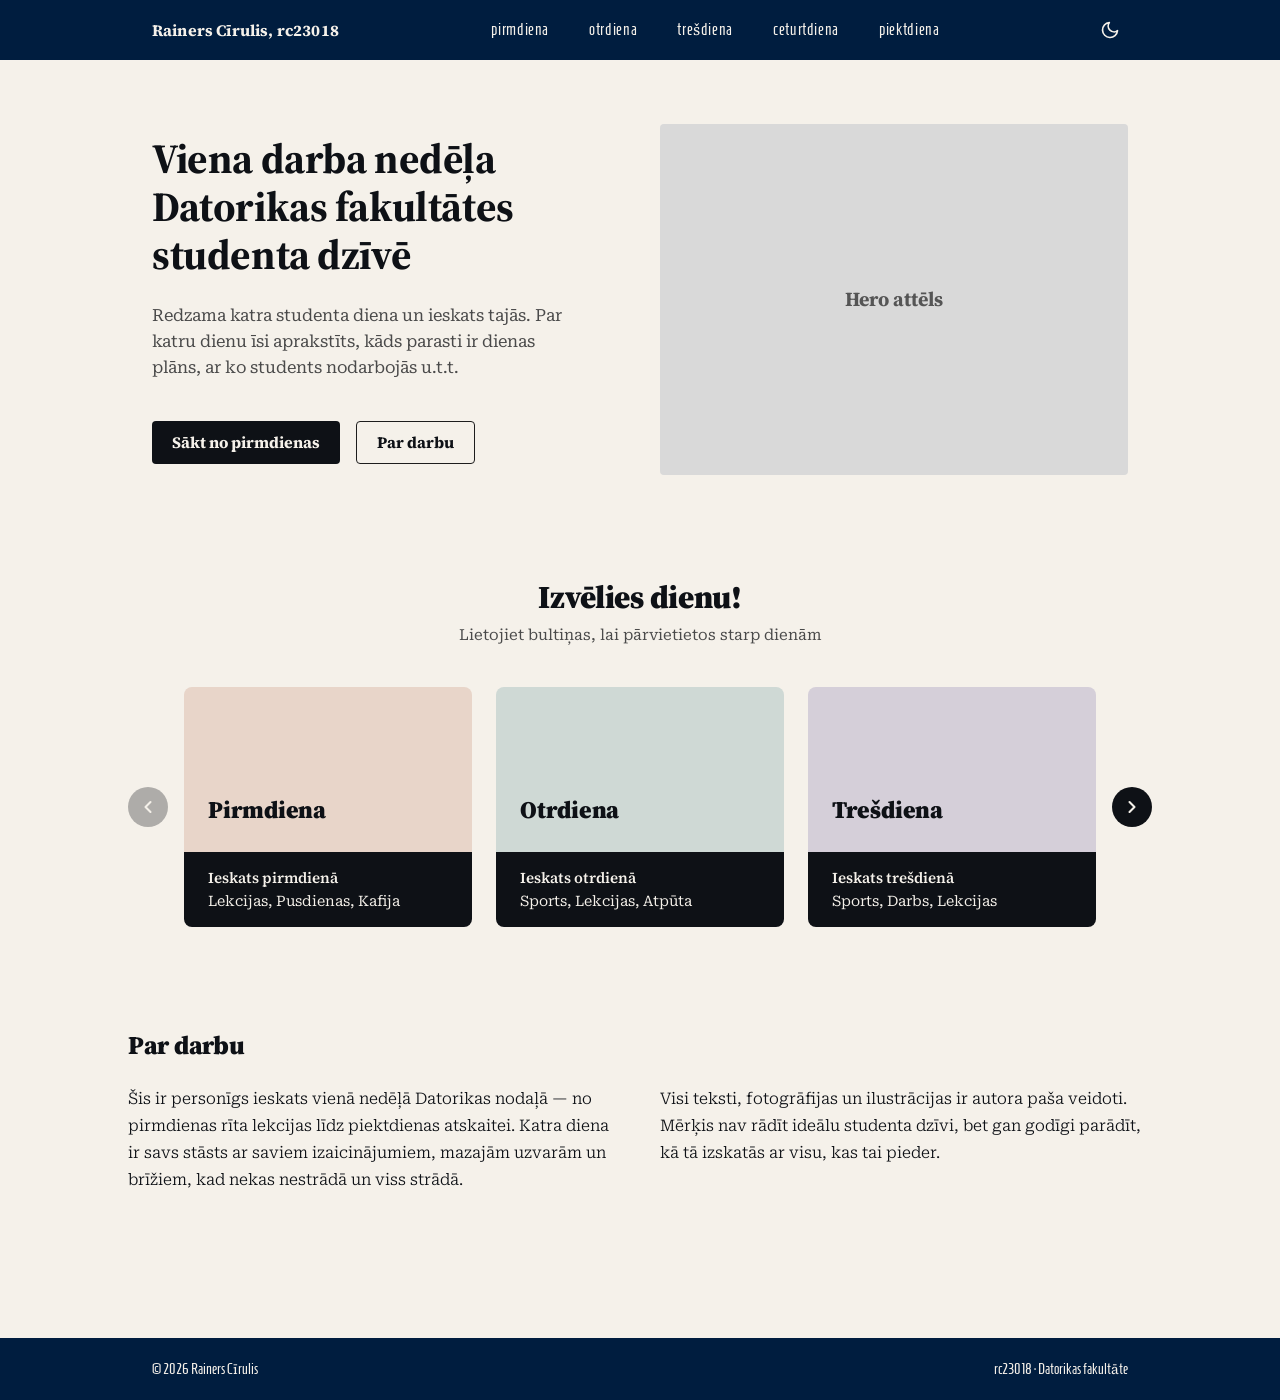
==== index.html @ 688a70ee "Sakums" ====
<!DOCTYPE html>
<html lang="lv" data-theme="light">
<head>
  <meta charset="UTF-8" />
  <meta name="viewport" content="width=device-width, initial-scale=1.0" />
  <meta name="description" content="Viena darba nedēļa Datorikas fakultātes studenta dzīvē — personīgs ieskats." />
  <title>Viena darba nedēļa | Datorikas studenta dzīve</title>

  <!-- Google Fonts: distinctive serif typography used in the Figma design -->
  <link rel="preconnect" href="https://fonts.googleapis.com" />
  <link rel="preconnect" href="https://fonts.gstatic.com" crossorigin />
  <link
    href="https://fonts.googleapis.com/css2?family=Source+Serif+Pro:ital,wght@0,300;0,400;0,600;0,700;0,900;1,300;1,400&family=Roboto+Serif:wght@300;400&family=Homenaje&display=swap"
    rel="stylesheet"
  />

  <link rel="stylesheet" href="css/styles.css" />
</head>
<body>
  <a class="skip-link" href="#main-content">Pāriet uz saturu</a>

  <!-- ====================================================================
       SITE HEADER  (navy bar with brand + nav + theme toggle)
       ==================================================================== -->
  <header class="site-header">
    <div class="container site-header__inner">
      <div class="site-header__brand">
        <a href="index.html">Rainers Cīrulis, rc23018</a>
      </div>

      <nav id="site-nav" class="site-nav" aria-label="Dienu navigācija">
        <a href="pirmdiena.html">Pirmdiena</a>
        <a href="otrdiena.html">Otrdiena</a>
        <a href="tresdiena.html">Trešdiena</a>
        <a href="ceturtdiena.html">Ceturtdiena</a>
        <a href="piektdiena.html">Piektdiena</a>
      </nav>

      <div style="display:flex; gap:.25rem; align-items:center;">
        <button id="theme-toggle" class="theme-toggle" type="button"
                aria-label="Pārslēgt tumšo/gaišo režīmu" aria-pressed="false">
          <!-- Sun icon (visible in dark mode) -->
          <svg class="icon-sun" width="20" height="20" viewBox="0 0 24 24" fill="none"
               stroke="currentColor" stroke-width="2" stroke-linecap="round" stroke-linejoin="round">
            <circle cx="12" cy="12" r="4"/>
            <path d="M12 2v2M12 20v2M4.93 4.93l1.41 1.41M17.66 17.66l1.41 1.41M2 12h2M20 12h2M4.93 19.07l1.41-1.41M17.66 6.34l1.41-1.41"/>
          </svg>
          <!-- Moon icon (visible in light mode) -->
          <svg class="icon-moon" width="20" height="20" viewBox="0 0 24 24" fill="none"
               stroke="currentColor" stroke-width="2" stroke-linecap="round" stroke-linejoin="round">
            <path d="M21 12.79A9 9 0 1 1 11.21 3 7 7 0 0 0 21 12.79z"/>
          </svg>
        </button>

        <button id="menu-toggle" class="menu-toggle" type="button"
                aria-label="Atvērt izvēlni" aria-controls="site-nav" aria-expanded="false">
          <svg width="22" height="22" viewBox="0 0 24 24" fill="none"
               stroke="currentColor" stroke-width="2" stroke-linecap="round">
            <line x1="4" y1="7" x2="20" y2="7"/>
            <line x1="4" y1="12" x2="20" y2="12"/>
            <line x1="4" y1="17" x2="20" y2="17"/>
          </svg>
        </button>
      </div>
    </div>
  </header>

  <main id="main-content">

    <!-- ==================================================================
         HERO  — Title + description + hero image
         ================================================================== -->
    <section class="hero container" aria-labelledby="hero-title">
      <div class="hero__grid">
        <div>
          <h1 id="hero-title" class="hero__title">
            Viena darba nedēļa Datorikas fakultātes studenta dzīvē
          </h1>
          <p class="hero__desc">
            Redzama katra studenta diena un ieskats tajās. Par katru dienu
            īsi aprakstīts, kāds parasti ir dienas plāns, ar ko students
            nodarbojās u.t.t.
          </p>
          <div class="hero__actions">
            <a class="btn btn--primary" href="pirmdiena.html">Sākt no pirmdienas</a>
            <a class="btn btn--secondary" href="#day-picker">Par darbu</a>
          </div>
        </div>
        <!-- Gray placeholder for hero image - replace later when content is ready -->
        <div class="hero__image" role="img" aria-label="Hero attēls">
          Hero attēls
        </div>
      </div>
    </section>

    <!-- ==================================================================
         DAY PICKER  — "Izvēlies dienu!" carousel (desktop) / list (mobile)
         ================================================================== -->
    <section id="day-picker" class="day-picker container" aria-labelledby="picker-title">
      <h2 id="picker-title" class="day-picker__title">Izvēlies dienu!</h2>
      <p class="day-picker__hint">
        Lietojiet bultiņas, lai pārvietietos starp dienām
      </p>

      <div class="day-carousel">
        <!-- Previous arrow (hidden on mobile) -->
        <button class="carousel-arrow carousel-arrow--prev" type="button"
                aria-label="Iepriekšējās dienas">
          <svg width="20" height="20" viewBox="0 0 24 24" fill="none"
               stroke="currentColor" stroke-width="2.5" stroke-linecap="round" stroke-linejoin="round">
            <polyline points="15 18 9 12 15 6"/>
          </svg>
        </button>

        <!-- Viewport hides overflow; track holds all 5 day-cards -->
        <div class="day-carousel__viewport">
          <div class="day-carousel__track">

            <!-- Pirmdiena -->
            <a class="day-card day-card--1" href="pirmdiena.html">
              <div class="day-card__face">
                <span class="day-card__name">Pirmdiena</span>
              </div>
              <div class="day-card__footer">
                <span class="day-card__insight">Ieskats pirmdienā</span>
                <span class="day-card__name-mobile mobile-only">Pirmdiena</span>
                <span class="day-card__summary">Lekcijas, Pusdienas, Kafija</span>
              </div>
              <svg class="day-card__arrow mobile-only" width="16" height="16" viewBox="0 0 24 24"
                   fill="none" stroke="currentColor" stroke-width="2" stroke-linecap="round">
                <polyline points="9 18 15 12 9 6"/>
              </svg>
            </a>

            <!-- Otrdiena -->
            <a class="day-card day-card--2" href="otrdiena.html">
              <div class="day-card__face">
                <span class="day-card__name">Otrdiena</span>
              </div>
              <div class="day-card__footer">
                <span class="day-card__insight">Ieskats otrdienā</span>
                <span class="day-card__name-mobile mobile-only">Otrdiena</span>
                <span class="day-card__summary">Sports, Lekcijas, Atpūta</span>
              </div>
              <svg class="day-card__arrow mobile-only" width="16" height="16" viewBox="0 0 24 24"
                   fill="none" stroke="currentColor" stroke-width="2" stroke-linecap="round">
                <polyline points="9 18 15 12 9 6"/>
              </svg>
            </a>

            <!-- Trešdiena -->
            <a class="day-card day-card--3" href="tresdiena.html">
              <div class="day-card__face">
                <span class="day-card__name">Trešdiena</span>
              </div>
              <div class="day-card__footer">
                <span class="day-card__insight">Ieskats trešdienā</span>
                <span class="day-card__name-mobile mobile-only">Trešdiena</span>
                <span class="day-card__summary">Sports, Darbs, Lekcijas</span>
              </div>
              <svg class="day-card__arrow mobile-only" width="16" height="16" viewBox="0 0 24 24"
                   fill="none" stroke="currentColor" stroke-width="2" stroke-linecap="round">
                <polyline points="9 18 15 12 9 6"/>
              </svg>
            </a>

            <!-- Ceturtdiena -->
            <a class="day-card day-card--4" href="ceturtdiena.html">
              <div class="day-card__face">
                <span class="day-card__name">Ceturtdiena</span>
              </div>
              <div class="day-card__footer">
                <span class="day-card__insight">Ieskats ceturtdienā</span>
                <span class="day-card__name-mobile mobile-only">Ceturtdiena</span>
                <span class="day-card__summary">Mācības, Projekts, Vakariņas</span>
              </div>
              <svg class="day-card__arrow mobile-only" width="16" height="16" viewBox="0 0 24 24"
                   fill="none" stroke="currentColor" stroke-width="2" stroke-linecap="round">
                <polyline points="9 18 15 12 9 6"/>
              </svg>
            </a>

            <!-- Piektdiena -->
            <a class="day-card day-card--5" href="piektdiena.html">
              <div class="day-card__face">
                <span class="day-card__name">Piektdiena</span>
              </div>
              <div class="day-card__footer">
                <span class="day-card__insight">Ieskats piektdienā</span>
                <span class="day-card__name-mobile mobile-only">Piektdiena</span>
                <span class="day-card__summary">Atskaite, Draugi, Brīvdienas</span>
              </div>
              <svg class="day-card__arrow mobile-only" width="16" height="16" viewBox="0 0 24 24"
                   fill="none" stroke="currentColor" stroke-width="2" stroke-linecap="round">
                <polyline points="9 18 15 12 9 6"/>
              </svg>
            </a>

          </div>
        </div>

        <!-- Next arrow -->
        <button class="carousel-arrow carousel-arrow--next" type="button"
                aria-label="Nākamās dienas">
          <svg width="20" height="20" viewBox="0 0 24 24" fill="none"
               stroke="currentColor" stroke-width="2.5" stroke-linecap="round" stroke-linejoin="round">
            <polyline points="9 18 15 12 9 6"/>
          </svg>
        </button>
      </div>
    </section>

    <!-- ==================================================================
         ABOUT  — "Par darbu" section, two columns of body text
         ================================================================== -->
    <section class="about container" aria-labelledby="about-title">
      <h2 id="about-title" class="about__title">Par darbu</h2>
      <div class="about__grid">
        <p>
          Šis ir personīgs ieskats vienā nedēļā Datorikas nodaļā — no
          pirmdienas rīta lekcijas līdz piektdienas atskaitei. Katra diena
          ir savs stāsts ar saviem izaicinājumiem, mazajām uzvarām un
          brīžiem, kad nekas nestrādā un viss strādā.
        </p>
        <p>
          Visi teksti, fotogrāfijas un ilustrācijas ir autora paša veidoti.
          Mērķis nav rādīt ideālu studenta dzīvi, bet gan godīgi parādīt,
          kā tā izskatās ar visu, kas tai pieder.
        </p>
      </div>
    </section>
  </main>

  <!-- ====================================================================
       SITE FOOTER  (navy bar)
       ==================================================================== -->
  <footer class="site-footer">
    <div class="container site-footer__inner">
      <span>© 2026 Rainers Cīrulis</span>
      <span>rc23018 · Datorikas fakultāte</span>
    </div>
  </footer>

  <script src="js/main.js" defer></script>
</body>
</html>
---- css/styles.css ----
/* =========================================================================
   Viena darba nedēļa — Stylesheet
   Author: Rainers Cīrulis (rc23018) — design
   ========================================================================= */

/* -------------------------------------------------------------------------
   1. DESIGN TOKENS  (CSS custom properties for theming)
   ------------------------------------------------------------------------- */
:root {
  /* Brand / structural colors (theme-independent) */
  --navy:            #001D3F;
  --navy-hover:      #002a5a;
  --navy-text:       #F5F1EA;       /* cream text on navy */

  /* Day-accent colors — used both for cards on home and headers on day pages */
  --day-1-bg:        #E8D5C9;        /* Pirmdiena — peach */
  --day-2-bg:        #CFD9D5;        /* Otrdiena — sage */
  --day-3-bg:        #D5CFD9;        /* Trešdiena — lavender */
  --day-4-bg:        #A48E80;        /* Ceturtdiena — tan */
  --day-5-bg:        #B7D3E5;        /* Piektdiena — sky */

  /* Typography */
  --font-display: "Source Serif Pro", "Source Serif 4", Georgia, serif;
  --font-body:    "Roboto Serif", Georgia, serif;
  --font-nav:     "Homenaje", "Source Serif Pro", serif;

  /* Sizing */
  --container:    1024px;
  --gap-xs: 0.5rem;
  --gap-sm: 1rem;
  --gap-md: 1.5rem;
  --gap-lg: 2.5rem;
  --gap-xl: 4rem;

  /* Light theme variables (default) */
  --bg:           #F5F1EA;          /* warm off-white */
  --bg-alt:       #ffffff;
  --text:         #0E1116;
  --text-muted:   #4a4a4a;
  --border:       #1d1d1d;
  --button-bg:    #0E1116;
  --button-text:  #F5F1EA;
  --card-text:    #0E1116;
  --card-footer:  #0E1116;          /* dark footer strip on day cards */
  --card-footer-text: #F5F1EA;

  /* Misc */
  --radius-sm:    4px;
  --radius-md:    8px;
  --shadow-sm:    0 2px 8px rgba(0, 0, 0, 0.08);
  --shadow-md:    0 6px 20px rgba(0, 0, 0, 0.12);
  --transition:   200ms ease;
}

/* Dark theme — applied via [data-theme="dark"] on <html> */
[data-theme="dark"] {
  --bg:           #1B1B1B;
  --bg-alt:       #232323;
  --text:         #F5F1EA;
  --text-muted:   #c8c8c8;
  --border:       #F5F1EA;
  --button-bg:    #F5F1EA;
  --button-text:  #0E1116;
  --card-text:    #0E1116;          /* card faces stay readable (cards are pastel) */
  --card-footer:  #F5F1EA;
  --card-footer-text: #0E1116;
}

/* Smooth theme transition */
html { transition: background-color var(--transition), color var(--transition); }
body { transition: background-color var(--transition), color var(--transition); }

/* -------------------------------------------------------------------------
   2. BASE / RESET
   ------------------------------------------------------------------------- */
*, *::before, *::after { box-sizing: border-box; }

html { -webkit-text-size-adjust: 100%; scroll-behavior: smooth; }

body {
  margin: 0;
  font-family: var(--font-body);
  font-size: 16px;
  line-height: 1.55;
  color: var(--text);
  background-color: var(--bg);
  -webkit-font-smoothing: antialiased;
  -moz-osx-font-smoothing: grayscale;
  min-height: 100vh;
  display: flex;
  flex-direction: column;
}

main { flex: 1 0 auto; }

img, svg { display: block; max-width: 100%; }

a { color: inherit; text-decoration: none; }
a:hover { text-decoration: underline; }

button {
  font-family: inherit;
  cursor: pointer;
  border: none;
  background: none;
  color: inherit;
}

h1, h2, h3, h4 {
  font-family: var(--font-display);
  font-weight: 700;
  line-height: 1.15;
  margin: 0 0 var(--gap-sm);
  letter-spacing: -0.01em;
}

p { margin: 0 0 var(--gap-sm); }

/* Accessibility — focus styles */
:focus-visible {
  outline: 2px solid var(--navy);
  outline-offset: 3px;
}
[data-theme="dark"] :focus-visible { outline-color: var(--day-1-bg); }

/* Skip-link for keyboard users */
.skip-link {
  position: absolute;
  left: -9999px;
  top: 0;
  padding: 0.5rem 1rem;
  background: var(--navy);
  color: var(--navy-text);
  z-index: 100;
}
.skip-link:focus { left: 0; }

/* Visually-hidden utility (for accessible labels) */
.sr-only {
  position: absolute;
  width: 1px; height: 1px;
  padding: 0; margin: -1px;
  overflow: hidden;
  clip: rect(0 0 0 0);
  white-space: nowrap;
  border: 0;
}

/* -------------------------------------------------------------------------
   3. LAYOUT  — container + grid helpers
   ------------------------------------------------------------------------- */
.container {
  width: 100%;
  max-width: var(--container);
  margin: 0 auto;
  padding-left: var(--gap-md);
  padding-right: var(--gap-md);
}

/* -------------------------------------------------------------------------
   4. SITE HEADER  (navy top bar)
   ------------------------------------------------------------------------- */
.site-header {
  background-color: var(--navy);
  color: var(--navy-text);
  padding: 0.75rem 0;
  position: sticky;
  top: 0;
  z-index: 50;
  box-shadow: 0 1px 0 rgba(255, 255, 255, 0.06);
}

.site-header__inner {
  display: flex;
  align-items: center;
  justify-content: space-between;
  gap: var(--gap-md);
}

.site-header__brand {
  font-family: var(--font-display);
  font-weight: 700;
  font-size: 1rem;
  letter-spacing: 0.01em;
}

.site-header__brand a { color: var(--navy-text); }
.site-header__brand a:hover { text-decoration: none; opacity: 0.85; }

/* Desktop navigation (day links) */
.site-nav {
  display: flex;
  gap: var(--gap-lg);
  font-family: var(--font-nav);
  font-size: 1rem;
  text-transform: lowercase;
  letter-spacing: 0.04em;
}

.site-nav a {
  color: var(--navy-text);
  padding: 0.25rem 0;
  position: relative;
  transition: opacity var(--transition);
}
.site-nav a:hover { text-decoration: none; opacity: 0.7; }
.site-nav a[aria-current="page"]::after {
  content: "";
  position: absolute;
  left: 0; right: 0; bottom: -2px;
  height: 2px;
  background-color: var(--day-1-bg);
}

/* Theme toggle button */
.theme-toggle {
  display: inline-flex;
  align-items: center;
  justify-content: center;
  width: 36px; height: 36px;
  border-radius: 50%;
  color: var(--navy-text);
  transition: background-color var(--transition);
}
.theme-toggle:hover { background-color: rgba(255, 255, 255, 0.1); }
.theme-toggle .icon-sun  { display: none; }
.theme-toggle .icon-moon { display: block; }
[data-theme="dark"] .theme-toggle .icon-sun  { display: block; }
[data-theme="dark"] .theme-toggle .icon-moon { display: none; }

/* Mobile menu (hamburger) button — hidden on desktop */
.menu-toggle {
  display: none;
  width: 36px; height: 36px;
  align-items: center;
  justify-content: center;
  color: var(--navy-text);
  border-radius: var(--radius-sm);
  transition: background-color var(--transition);
}
.menu-toggle:hover { background-color: rgba(255, 255, 255, 0.1); }

/* -------------------------------------------------------------------------
   5. SITE FOOTER  (navy bottom bar)
   ------------------------------------------------------------------------- */
.site-footer {
  background-color: var(--navy);
  color: var(--navy-text);
  padding: 1.25rem 0;
  font-family: var(--font-nav);
  font-size: 0.9rem;
  margin-top: var(--gap-xl);
  flex-shrink: 0;
}

.site-footer__inner {
  display: flex;
  align-items: center;
  justify-content: space-between;
  gap: var(--gap-md);
  flex-wrap: wrap;
}

/* -------------------------------------------------------------------------
   6. HOME PAGE — Hero
   ------------------------------------------------------------------------- */
.hero {
  padding-top: var(--gap-xl);
  padding-bottom: var(--gap-lg);
}

.hero__grid {
  display: grid;
  grid-template-columns: 1fr 1fr;
  gap: var(--gap-lg);
  align-items: center;
}

.hero__title {
  font-size: clamp(1.8rem, 3.5vw, 2.6rem);
  font-weight: 700;
  margin-bottom: var(--gap-md);
}

.hero__desc {
  font-family: var(--font-body);
  font-size: 1.05rem;
  color: var(--text-muted);
  margin-bottom: var(--gap-lg);
  max-width: 46ch;
}

.hero__actions {
  display: flex;
  gap: var(--gap-sm);
  flex-wrap: wrap;
}

/* The hero image — gray placeholder per spec */
.hero__image {
  aspect-ratio: 4 / 3;
  background-color: #D9D9D9;
  display: flex;
  align-items: center;
  justify-content: center;
  font-family: var(--font-display);
  font-weight: 700;
  color: #555;
  font-size: 1.25rem;
  border-radius: var(--radius-sm);
}

/* -------------------------------------------------------------------------
   7. BUTTONS
   ------------------------------------------------------------------------- */
.btn {
  display: inline-flex;
  align-items: center;
  justify-content: center;
  gap: 0.5rem;
  font-family: var(--font-display);
  font-weight: 700;
  font-size: 1rem;
  padding: 0.7rem 1.25rem;
  border-radius: var(--radius-sm);
  transition: transform var(--transition), background-color var(--transition),
              color var(--transition), box-shadow var(--transition);
  text-align: center;
  line-height: 1.2;
}

.btn--primary {
  background-color: var(--button-bg);
  color: var(--button-text);
}
.btn--primary:hover {
  text-decoration: none;
  transform: translateY(-1px);
  box-shadow: var(--shadow-sm);
}

.btn--secondary {
  background-color: transparent;
  color: var(--text);
  border: 1.5px solid var(--border);
}
.btn--secondary:hover {
  text-decoration: none;
  background-color: var(--button-bg);
  color: var(--button-text);
}

/* -------------------------------------------------------------------------
   8. HOME PAGE — "Izvēlies dienu!" day-picker
   ------------------------------------------------------------------------- */
.day-picker {
  padding: var(--gap-xl) 0 var(--gap-lg);
  text-align: center;
}

.day-picker__title {
  font-size: clamp(1.5rem, 2.5vw, 2rem);
  font-weight: 900;
  margin-bottom: 0.5rem;
}

.day-picker__hint {
  font-family: var(--font-body);
  color: var(--text-muted);
  font-size: 0.95rem;
  margin-bottom: var(--gap-lg);
}

/* Carousel wrapper — arrows on each side, cards in the middle */
.day-carousel {
  display: grid;
  grid-template-columns: auto 1fr auto;
  align-items: center;
  gap: var(--gap-sm);
}

.carousel-arrow {
  width: 40px; height: 40px;
  border-radius: 50%;
  background-color: var(--button-bg);
  color: var(--button-text);
  display: inline-flex;
  align-items: center;
  justify-content: center;
  transition: transform var(--transition), background-color var(--transition);
  flex-shrink: 0;
}
.carousel-arrow:hover { transform: scale(1.08); }
.carousel-arrow:disabled {
  opacity: 0.3;
  cursor: not-allowed;
}
.carousel-arrow:disabled:hover { transform: none; }

/* The viewport hides overflow; the track moves horizontally */
.day-carousel__viewport {
  overflow: hidden;
}

.day-carousel__track {
  display: grid;
  grid-auto-flow: column;
  grid-auto-columns: calc((100% - 2 * var(--gap-md)) / 3); /* 3 cards visible */
  gap: var(--gap-md);
  transition: transform 400ms cubic-bezier(0.4, 0, 0.2, 1);
}

/* -------------------------------------------------------------------------
   9. DAY CARD  (used in home page carousel)
   ------------------------------------------------------------------------- */
.day-card {
  display: flex;
  flex-direction: column;
  min-height: 240px;
  border-radius: var(--radius-md);
  overflow: hidden;
  text-align: left;
  transition: transform var(--transition), box-shadow var(--transition);
  text-decoration: none;
  color: var(--card-text);
}
.day-card:hover {
  transform: translateY(-4px);
  box-shadow: var(--shadow-md);
  text-decoration: none;
}

.day-card__face {
  flex: 1;
  padding: var(--gap-md);
  display: flex;
  align-items: flex-end;
}
.day-card__face .day-card__name {
  font-family: var(--font-display);
  font-weight: 900;
  font-size: 1.5rem;
  letter-spacing: -0.01em;
}

.day-card__footer {
  background-color: var(--card-footer);
  color: var(--card-footer-text);
  padding: 0.85rem var(--gap-md);
  font-family: var(--font-body);
  font-size: 0.9rem;
}
.day-card__footer .day-card__summary { display: block; }
.day-card__footer .day-card__insight {
  font-family: var(--font-display);
  font-weight: 600;
  font-size: 0.95rem;
  display: block;
  margin-bottom: 2px;
}

/* Day-specific face colors */
.day-card--1 .day-card__face { background-color: var(--day-1-bg); }
.day-card--2 .day-card__face { background-color: var(--day-2-bg); }
.day-card--3 .day-card__face { background-color: var(--day-3-bg); }
.day-card--4 .day-card__face { background-color: var(--day-4-bg); }
.day-card--5 .day-card__face { background-color: var(--day-5-bg); }

/* Tan/brown day-4 needs lighter text */
.day-card--4 .day-card__face .day-card__name { color: #F5F1EA; }

/* -------------------------------------------------------------------------
   10. HOME PAGE — "Par darbu" about section
   ------------------------------------------------------------------------- */
.about {
  padding: var(--gap-xl) 0;
}

.about__title {
  font-size: clamp(1.4rem, 2vw, 1.75rem);
  font-weight: 900;
  margin-bottom: var(--gap-md);
}

.about__grid {
  display: grid;
  grid-template-columns: 1fr 1fr;
  gap: var(--gap-lg);
}

.about__grid p {
  font-family: var(--font-body);
  font-weight: 300;
  font-size: 1rem;
  line-height: 1.7;
  color: var(--text);
}

/* -------------------------------------------------------------------------
   11. DAY DETAIL PAGE
   ------------------------------------------------------------------------- */
.day-hero {
  padding: var(--gap-lg) 0 var(--gap-md);
  margin-bottom: var(--gap-lg);
}

/* Background color set per-day via .day-hero--N modifier.
   The hero strip is always a pastel/tan color, so the text on it must
   stay dark regardless of theme — otherwise it's unreadable in dark mode. */
.day-hero--1, .day-hero--2, .day-hero--3, .day-hero--5 {
  color: #0E1116;     /* keep dark text on pastel bg in all themes */
}
.day-hero--1 { background-color: var(--day-1-bg); }
.day-hero--2 { background-color: var(--day-2-bg); }
.day-hero--3 { background-color: var(--day-3-bg); }
.day-hero--4 { background-color: var(--day-4-bg); color: #F5F1EA; }  /* tan needs light text */
.day-hero--5 { background-color: var(--day-5-bg); }

.day-hero__title {
  font-size: clamp(1.6rem, 2.8vw, 2.2rem);
  font-weight: 700;
  margin-bottom: 0.25rem;
}

.day-hero__subtitle {
  font-family: var(--font-display);
  font-weight: 300;
  font-style: italic;
  font-size: 1.1rem;
  opacity: 0.85;
}

/* Three text+image sections, alternating image left/right */
.day-section {
  display: grid;
  grid-template-columns: 1fr 1fr;
  gap: var(--gap-lg);
  align-items: start;
  margin-bottom: var(--gap-xl);
}

.day-section__text {
  font-family: var(--font-body);
  font-size: 1rem;
  line-height: 1.75;
}

.day-section__image {
  aspect-ratio: 4 / 3;
  background-color: #D9D9D9;
  display: flex;
  align-items: center;
  justify-content: center;
  font-family: var(--font-display);
  color: #555;
  font-size: 1rem;
  border-radius: var(--radius-sm);
}

.day-section__caption {
  font-family: var(--font-body);
  font-style: italic;
  font-size: 0.85rem;
  color: var(--text-muted);
  text-align: center;
  margin-top: 0.5rem;
}

/* Alternate image on the right for even-indexed sections (1st, 3rd) and
   image on the left for the middle (2nd) section. We use modifier classes. */
.day-section--reverse { direction: rtl; }
.day-section--reverse > * { direction: ltr; }

/* Day page prev/next nav */
.day-nav {
  display: flex;
  justify-content: space-between;
  gap: var(--gap-md);
  padding-top: var(--gap-lg);
  border-top: 1px solid var(--border);
}

.day-nav .btn { flex: 0 1 auto; }
.day-nav__prev, .day-nav__next {
  display: inline-flex;
  align-items: center;
  gap: 0.5rem;
}

/* -------------------------------------------------------------------------
   12. MOBILE STYLES   (<768px)
   ------------------------------------------------------------------------- */
@media (max-width: 767px) {

  .container { padding-left: var(--gap-sm); padding-right: var(--gap-sm); }

  /* HEADER — show hamburger, hide inline nav */
  .menu-toggle { display: inline-flex; }
  .site-nav { display: none; }

  /* Mobile menu drawer when toggled open */
  .site-nav.is-open {
    display: flex;
    flex-direction: column;
    gap: 0;
    position: absolute;
    top: 100%;
    right: 0;
    background-color: var(--navy);
    width: min(280px, 80vw);
    padding: var(--gap-sm);
    box-shadow: var(--shadow-md);
    border-top: 1px solid rgba(255, 255, 255, 0.08);
  }
  .site-nav.is-open a {
    padding: 0.75rem 0.5rem;
    border-bottom: 1px solid rgba(255, 255, 255, 0.08);
  }
  .site-nav.is-open a:last-child { border-bottom: none; }

  .site-header { position: relative; }   /* so the absolute menu drops correctly */

  /* HERO — stack vertically */
  .hero { padding-top: var(--gap-lg); }
  .hero__grid {
    grid-template-columns: 1fr;
    gap: var(--gap-md);
  }
  .hero__image { aspect-ratio: 16 / 10; }

  /* DAY PICKER — switch from carousel to vertical stack of all 5 days */
  .day-carousel { grid-template-columns: 1fr; }
  .carousel-arrow { display: none; }   /* no arrows needed when stacked */

  .day-carousel__viewport { overflow: visible; }

  .day-carousel__track {
    grid-auto-flow: row;
    grid-auto-columns: auto;
    grid-template-columns: 1fr;
    gap: var(--gap-sm);
    transform: none !important;    /* override any JS-set transform on mobile */
  }

  /* Mobile day card — horizontal row layout */
  .day-card {
    flex-direction: row;
    min-height: 0;
    align-items: stretch;
    border: 1px solid var(--border);
    background-color: var(--button-bg);
    color: var(--button-text);
  }
  .day-card__face {
    flex: 0 0 56px;
    padding: 0;
    min-height: 56px;
  }
  .day-card__face .day-card__name { display: none; }  /* only show color swatch */
  .day-card__footer {
    flex: 1;
    background-color: var(--button-bg);
    color: var(--button-text);
    padding: 0.75rem 1rem;
    display: flex;
    flex-direction: column;
    justify-content: center;
  }
  .day-card__footer .day-card__name-mobile {
    font-family: var(--font-display);
    font-weight: 900;
    font-size: 1rem;
    display: block;
  }
  .day-card__footer .day-card__summary {
    font-size: 0.8rem;
    opacity: 0.8;
  }
  .day-card__arrow {
    align-self: center;
    margin-right: 0.75rem;
    flex-shrink: 0;
  }

  /* ABOUT — stack columns */
  .about__grid { grid-template-columns: 1fr; gap: var(--gap-md); }

  /* DAY DETAIL PAGE — stack image and text */
  .day-section {
    grid-template-columns: 1fr;
    gap: var(--gap-md);
    margin-bottom: var(--gap-lg);
  }
  .day-section--reverse { direction: ltr; }
  .day-section__image { aspect-ratio: 16 / 10; }

  /* Day nav buttons */
  .day-nav .btn { font-size: 0.9rem; padding: 0.6rem 0.9rem; }

  /* Buttons full-width-ish */
  .hero__actions { flex-direction: column; align-items: stretch; }
  .hero__actions .btn { width: 100%; }
}

/* -------------------------------------------------------------------------
   13. SMALL POLISH  — reduce motion for users who prefer it
   ------------------------------------------------------------------------- */
@media (prefers-reduced-motion: reduce) {
  * {
    animation-duration: 0.001ms !important;
    animation-iteration-count: 1 !important;
    transition-duration: 0.001ms !important;
    scroll-behavior: auto !important;
  }
}

/* Mobile-only / desktop-only display helpers */
.mobile-only { display: none; }
@media (max-width: 767px) {
  .mobile-only { display: initial; }
  .desktop-only { display: none !important; }
}
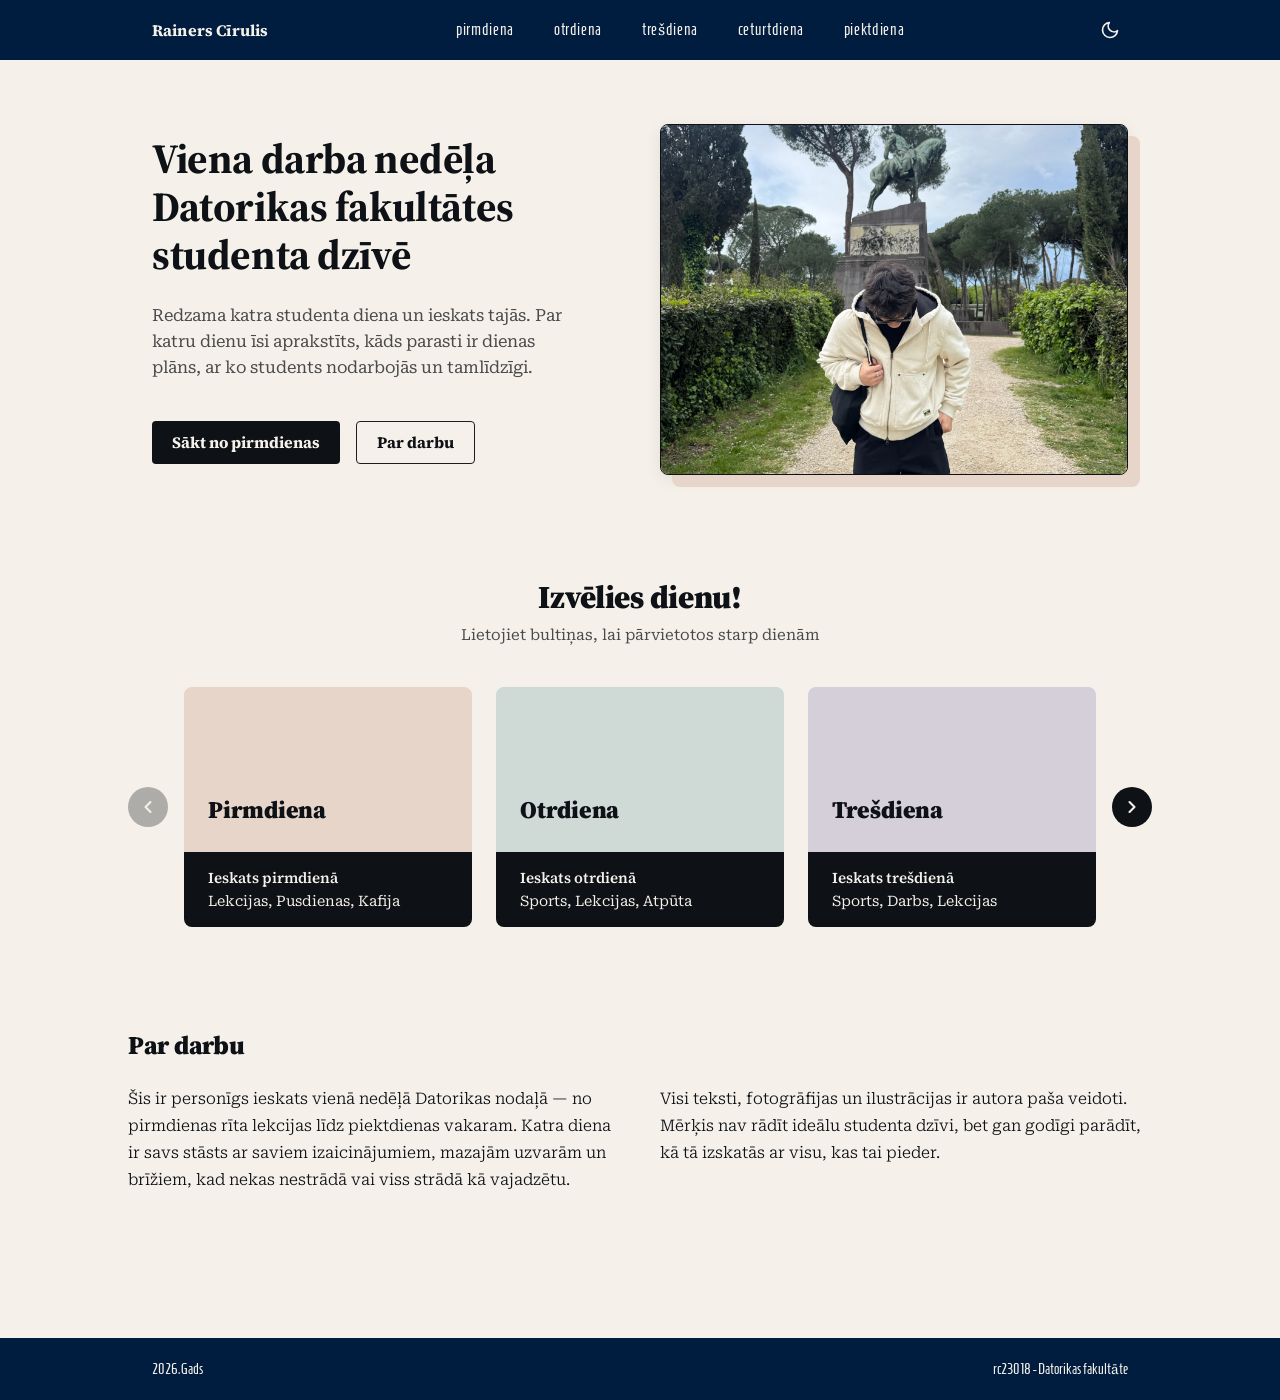
==== commit c283b4d0: "Gala versija majaslapai" ====
--- a/index.html
+++ b/index.html
@@ -6,7 +6,6 @@
   <meta name="description" content="Viena darba nedēļa Datorikas fakultātes studenta dzīvē — personīgs ieskats." />
   <title>Viena darba nedēļa | Datorikas studenta dzīve</title>
 
-  <!-- Google Fonts: distinctive serif typography used in the Figma design -->
   <link rel="preconnect" href="https://fonts.googleapis.com" />
   <link rel="preconnect" href="https://fonts.gstatic.com" crossorigin />
   <link
@@ -19,13 +18,11 @@
 <body>
   <a class="skip-link" href="#main-content">Pāriet uz saturu</a>
 
-  <!-- ====================================================================
-       SITE HEADER  (navy bar with brand + nav + theme toggle)
-       ==================================================================== -->
+  <!-- Header-->
   <header class="site-header">
     <div class="container site-header__inner">
       <div class="site-header__brand">
-        <a href="index.html">Rainers Cīrulis, rc23018</a>
+        <a href="index.html">Rainers Cīrulis</a>
       </div>
 
       <nav id="site-nav" class="site-nav" aria-label="Dienu navigācija">
@@ -39,13 +36,13 @@
       <div style="display:flex; gap:.25rem; align-items:center;">
         <button id="theme-toggle" class="theme-toggle" type="button"
                 aria-label="Pārslēgt tumšo/gaišo režīmu" aria-pressed="false">
-          <!-- Sun icon (visible in dark mode) -->
+          <!-- Sun ikona -->
           <svg class="icon-sun" width="20" height="20" viewBox="0 0 24 24" fill="none"
                stroke="currentColor" stroke-width="2" stroke-linecap="round" stroke-linejoin="round">
             <circle cx="12" cy="12" r="4"/>
             <path d="M12 2v2M12 20v2M4.93 4.93l1.41 1.41M17.66 17.66l1.41 1.41M2 12h2M20 12h2M4.93 19.07l1.41-1.41M17.66 6.34l1.41-1.41"/>
           </svg>
-          <!-- Moon icon (visible in light mode) -->
+          <!-- Moon ikona -->
           <svg class="icon-moon" width="20" height="20" viewBox="0 0 24 24" fill="none"
                stroke="currentColor" stroke-width="2" stroke-linecap="round" stroke-linejoin="round">
             <path d="M21 12.79A9 9 0 1 1 11.21 3 7 7 0 0 0 21 12.79z"/>
@@ -67,9 +64,7 @@
 
   <main id="main-content">
 
-    <!-- ==================================================================
-         HERO  — Title + description + hero image
-         ================================================================== -->
+    <!-- HERO - Attēls + apraksts -->
     <section class="hero container" aria-labelledby="hero-title">
       <div class="hero__grid">
         <div>
@@ -79,31 +74,34 @@
           <p class="hero__desc">
             Redzama katra studenta diena un ieskats tajās. Par katru dienu
             īsi aprakstīts, kāds parasti ir dienas plāns, ar ko students
-            nodarbojās u.t.t.
+            nodarbojās un tamlīdzīgi.
           </p>
           <div class="hero__actions">
             <a class="btn btn--primary" href="pirmdiena.html">Sākt no pirmdienas</a>
             <a class="btn btn--secondary" href="#day-picker">Par darbu</a>
           </div>
         </div>
-        <!-- Gray placeholder for hero image - replace later when content is ready -->
-        <div class="hero__image" role="img" aria-label="Hero attēls">
-          Hero attēls
-        </div>
+        <!-- Hero image:  -->
+        <img
+          class="hero__image"
+          src="assets/images/IMG_0346.JPG"
+          sizes="(max-width: 767px) 100vw, 50vw"
+          alt="Es Romā pie viena no apskates objektiem."
+          width="1200" height="900"
+          loading="eager"
+          decoding="async" />
       </div>
     </section>
 
-    <!-- ==================================================================
-         DAY PICKER  — "Izvēlies dienu!" carousel (desktop) / list (mobile)
-         ================================================================== -->
+    <!-- DAY PICKER  — "Izvēlies dienu!" -->
     <section id="day-picker" class="day-picker container" aria-labelledby="picker-title">
       <h2 id="picker-title" class="day-picker__title">Izvēlies dienu!</h2>
       <p class="day-picker__hint">
-        Lietojiet bultiņas, lai pārvietietos starp dienām
+        Lietojiet bultiņas, lai pārvietotos starp dienām
       </p>
 
       <div class="day-carousel">
-        <!-- Previous arrow (hidden on mobile) -->
+        <!-- Previous arrow -->
         <button class="carousel-arrow carousel-arrow--prev" type="button"
                 aria-label="Iepriekšējās dienas">
           <svg width="20" height="20" viewBox="0 0 24 24" fill="none"
@@ -112,7 +110,6 @@
           </svg>
         </button>
 
-        <!-- Viewport hides overflow; track holds all 5 day-cards -->
         <div class="day-carousel__viewport">
           <div class="day-carousel__track">
 
@@ -172,7 +169,7 @@
               <div class="day-card__footer">
                 <span class="day-card__insight">Ieskats ceturtdienā</span>
                 <span class="day-card__name-mobile mobile-only">Ceturtdiena</span>
-                <span class="day-card__summary">Mācības, Projekts, Vakariņas</span>
+                <span class="day-card__summary">Svaru zāle, Darbs, Vakariņas</span>
               </div>
               <svg class="day-card__arrow mobile-only" width="16" height="16" viewBox="0 0 24 24"
                    fill="none" stroke="currentColor" stroke-width="2" stroke-linecap="round">
@@ -188,7 +185,7 @@
               <div class="day-card__footer">
                 <span class="day-card__insight">Ieskats piektdienā</span>
                 <span class="day-card__name-mobile mobile-only">Piektdiena</span>
-                <span class="day-card__summary">Atskaite, Draugi, Brīvdienas</span>
+                <span class="day-card__summary">Darbs, Draugi, Brīvdienas</span>
               </div>
               <svg class="day-card__arrow mobile-only" width="16" height="16" viewBox="0 0 24 24"
                    fill="none" stroke="currentColor" stroke-width="2" stroke-linecap="round">
@@ -210,17 +207,15 @@
       </div>
     </section>
 
-    <!-- ==================================================================
-         ABOUT  — "Par darbu" section, two columns of body text
-         ================================================================== -->
+    <!-- ABOUT -->
     <section class="about container" aria-labelledby="about-title">
       <h2 id="about-title" class="about__title">Par darbu</h2>
       <div class="about__grid">
         <p>
           Šis ir personīgs ieskats vienā nedēļā Datorikas nodaļā — no
-          pirmdienas rīta lekcijas līdz piektdienas atskaitei. Katra diena
+          pirmdienas rīta lekcijas līdz piektdienas vakaram. Katra diena
           ir savs stāsts ar saviem izaicinājumiem, mazajām uzvarām un
-          brīžiem, kad nekas nestrādā un viss strādā.
+          brīžiem, kad nekas nestrādā vai viss strādā kā vajadzētu.
         </p>
         <p>
           Visi teksti, fotogrāfijas un ilustrācijas ir autora paša veidoti.
@@ -231,13 +226,11 @@
     </section>
   </main>
 
-  <!-- ====================================================================
-       SITE FOOTER  (navy bar)
-       ==================================================================== -->
+  <!-- SITE FOOTER -->
   <footer class="site-footer">
     <div class="container site-footer__inner">
-      <span>© 2026 Rainers Cīrulis</span>
-      <span>rc23018 · Datorikas fakultāte</span>
+      <span>2026.Gads</span>
+      <span>rc23018 - Datorikas fakultāte</span>
     </div>
   </footer>
 
--- a/css/styles.css
+++ b/css/styles.css
@@ -1,25 +1,18 @@
-/* =========================================================================
-   Viena darba nedēļa — Stylesheet
-   Author: Rainers Cīrulis (rc23018) — design
-   ========================================================================= */
-
-/* -------------------------------------------------------------------------
-   1. DESIGN TOKENS  (CSS custom properties for theming)
-   ------------------------------------------------------------------------- */
+/* DIZAINS*/
+
 :root {
-  /* Brand / structural colors (theme-independent) */
+  /*  structural colors  */
   --navy:            #001D3F;
   --navy-hover:      #002a5a;
   --navy-text:       #F5F1EA;       /* cream text on navy */
 
-  /* Day-accent colors — used both for cards on home and headers on day pages */
+  /* Day-accent colors  */
   --day-1-bg:        #E8D5C9;        /* Pirmdiena — peach */
   --day-2-bg:        #CFD9D5;        /* Otrdiena — sage */
   --day-3-bg:        #D5CFD9;        /* Trešdiena — lavender */
   --day-4-bg:        #A48E80;        /* Ceturtdiena — tan */
   --day-5-bg:        #B7D3E5;        /* Piektdiena — sky */
 
-  /* Typography */
   --font-display: "Source Serif Pro", "Source Serif 4", Georgia, serif;
   --font-body:    "Roboto Serif", Georgia, serif;
   --font-nav:     "Homenaje", "Source Serif Pro", serif;
@@ -32,8 +25,8 @@
   --gap-lg: 2.5rem;
   --gap-xl: 4rem;
 
-  /* Light theme variables (default) */
-  --bg:           #F5F1EA;          /* warm off-white */
+  /* Light theme */
+  --bg:           #F5F1EA;          
   --bg-alt:       #ffffff;
   --text:         #0E1116;
   --text-muted:   #4a4a4a;
@@ -41,10 +34,10 @@
   --button-bg:    #0E1116;
   --button-text:  #F5F1EA;
   --card-text:    #0E1116;
-  --card-footer:  #0E1116;          /* dark footer strip on day cards */
+  --card-footer:  #0E1116;          
   --card-footer-text: #F5F1EA;
 
-  /* Misc */
+
   --radius-sm:    4px;
   --radius-md:    8px;
   --shadow-sm:    0 2px 8px rgba(0, 0, 0, 0.08);
@@ -52,7 +45,7 @@
   --transition:   200ms ease;
 }
 
-/* Dark theme — applied via [data-theme="dark"] on <html> */
+/* Dark theme */
 [data-theme="dark"] {
   --bg:           #1B1B1B;
   --bg-alt:       #232323;
@@ -61,7 +54,7 @@
   --border:       #F5F1EA;
   --button-bg:    #F5F1EA;
   --button-text:  #0E1116;
-  --card-text:    #0E1116;          /* card faces stay readable (cards are pastel) */
+  --card-text:    #0E1116;         
   --card-footer:  #F5F1EA;
   --card-footer-text: #0E1116;
 }
@@ -70,9 +63,7 @@
 html { transition: background-color var(--transition), color var(--transition); }
 body { transition: background-color var(--transition), color var(--transition); }
 
-/* -------------------------------------------------------------------------
-   2. BASE / RESET
-   ------------------------------------------------------------------------- */
+
 *, *::before, *::after { box-sizing: border-box; }
 
 html { -webkit-text-size-adjust: 100%; scroll-behavior: smooth; }
@@ -116,14 +107,14 @@
 
 p { margin: 0 0 var(--gap-sm); }
 
-/* Accessibility — focus styles */
+
 :focus-visible {
   outline: 2px solid var(--navy);
   outline-offset: 3px;
 }
 [data-theme="dark"] :focus-visible { outline-color: var(--day-1-bg); }
 
-/* Skip-link for keyboard users */
+
 .skip-link {
   position: absolute;
   left: -9999px;
@@ -135,7 +126,7 @@
 }
 .skip-link:focus { left: 0; }
 
-/* Visually-hidden utility (for accessible labels) */
+
 .sr-only {
   position: absolute;
   width: 1px; height: 1px;
@@ -146,9 +137,7 @@
   border: 0;
 }
 
-/* -------------------------------------------------------------------------
-   3. LAYOUT  — container + grid helpers
-   ------------------------------------------------------------------------- */
+/* LAYOUT */
 .container {
   width: 100%;
   max-width: var(--container);
@@ -157,9 +146,7 @@
   padding-right: var(--gap-md);
 }
 
-/* -------------------------------------------------------------------------
-   4. SITE HEADER  (navy top bar)
-   ------------------------------------------------------------------------- */
+/*  SITE HEADER */
 .site-header {
   background-color: var(--navy);
   color: var(--navy-text);
@@ -187,7 +174,7 @@
 .site-header__brand a { color: var(--navy-text); }
 .site-header__brand a:hover { text-decoration: none; opacity: 0.85; }
 
-/* Desktop navigation (day links) */
+/* Desktop nav */
 .site-nav {
   display: flex;
   gap: var(--gap-lg);
@@ -212,7 +199,7 @@
   background-color: var(--day-1-bg);
 }
 
-/* Theme toggle button */
+/* Theme button */
 .theme-toggle {
   display: inline-flex;
   align-items: center;
@@ -228,7 +215,7 @@
 [data-theme="dark"] .theme-toggle .icon-sun  { display: block; }
 [data-theme="dark"] .theme-toggle .icon-moon { display: none; }
 
-/* Mobile menu (hamburger) button — hidden on desktop */
+/* Mobile menu */
 .menu-toggle {
   display: none;
   width: 36px; height: 36px;
@@ -240,9 +227,7 @@
 }
 .menu-toggle:hover { background-color: rgba(255, 255, 255, 0.1); }
 
-/* -------------------------------------------------------------------------
-   5. SITE FOOTER  (navy bottom bar)
-   ------------------------------------------------------------------------- */
+/* SITE FOOTER  */
 .site-footer {
   background-color: var(--navy);
   color: var(--navy-text);
@@ -261,9 +246,7 @@
   flex-wrap: wrap;
 }
 
-/* -------------------------------------------------------------------------
-   6. HOME PAGE — Hero
-   ------------------------------------------------------------------------- */
+/*  HOME PAGE — Hero */
 .hero {
   padding-top: var(--gap-xl);
   padding-bottom: var(--gap-lg);
@@ -296,23 +279,50 @@
   flex-wrap: wrap;
 }
 
-/* The hero image — gray placeholder per spec */
+/* HERO IMAGE  */
 .hero__image {
   aspect-ratio: 4 / 3;
+  width: 100%;
+  height: auto;
+  display: block;
+
+
+  object-fit: cover;
+  object-position: center;
+  image-rendering: -webkit-optimize-contrast;
+
+  border: 1.5px solid var(--text);
+  border-radius: var(--radius-md);
+  box-shadow: 12px 12px 0 var(--day-1-bg),      
+              0 4px 16px rgba(0, 0, 0, 0.08);   
+
+
   background-color: #D9D9D9;
-  display: flex;
-  align-items: center;
-  justify-content: center;
-  font-family: var(--font-display);
-  font-weight: 700;
-  color: #555;
-  font-size: 1.25rem;
-  border-radius: var(--radius-sm);
-}
-
-/* -------------------------------------------------------------------------
-   7. BUTTONS
-   ------------------------------------------------------------------------- */
+
+  /* Smooth hover lift */
+  transition: transform 350ms cubic-bezier(0.4, 0, 0.2, 1),
+              box-shadow 350ms cubic-bezier(0.4, 0, 0.2, 1);
+  will-change: transform;
+}
+
+.hero__image:hover {
+  transform: translate(-3px, -3px);
+  box-shadow: 15px 15px 0 var(--day-1-bg),
+              0 8px 24px rgba(0, 0, 0, 0.12);
+}
+
+
+[data-theme="dark"] .hero__image {
+  border-color: var(--text);
+  box-shadow: 12px 12px 0 var(--day-1-bg),
+              0 4px 16px rgba(0, 0, 0, 0.3);
+}
+[data-theme="dark"] .hero__image:hover {
+  box-shadow: 15px 15px 0 var(--day-1-bg),
+              0 8px 24px rgba(0, 0, 0, 0.4);
+}
+
+/* BUTTONS */
 .btn {
   display: inline-flex;
   align-items: center;
@@ -350,9 +360,7 @@
   color: var(--button-text);
 }
 
-/* -------------------------------------------------------------------------
-   8. HOME PAGE — "Izvēlies dienu!" day-picker
-   ------------------------------------------------------------------------- */
+/* HOME PAGE — "Izvēlies dienu!"  */
 .day-picker {
   padding: var(--gap-xl) 0 var(--gap-lg);
   text-align: center;
@@ -371,7 +379,7 @@
   margin-bottom: var(--gap-lg);
 }
 
-/* Carousel wrapper — arrows on each side, cards in the middle */
+/* Carousel wrapper - Desktop versijai */
 .day-carousel {
   display: grid;
   grid-template-columns: auto 1fr auto;
@@ -397,7 +405,7 @@
 }
 .carousel-arrow:disabled:hover { transform: none; }
 
-/* The viewport hides overflow; the track moves horizontally */
+
 .day-carousel__viewport {
   overflow: hidden;
 }
@@ -405,14 +413,12 @@
 .day-carousel__track {
   display: grid;
   grid-auto-flow: column;
-  grid-auto-columns: calc((100% - 2 * var(--gap-md)) / 3); /* 3 cards visible */
+  grid-auto-columns: calc((100% - 2 * var(--gap-md)) / 3); 
   gap: var(--gap-md);
   transition: transform 400ms cubic-bezier(0.4, 0, 0.2, 1);
 }
 
-/* -------------------------------------------------------------------------
-   9. DAY CARD  (used in home page carousel)
-   ------------------------------------------------------------------------- */
+/*  DAY CARD */
 .day-card {
   display: flex;
   flex-direction: column;
@@ -459,19 +465,17 @@
   margin-bottom: 2px;
 }
 
-/* Day-specific face colors */
+/* Day-specific colors */
 .day-card--1 .day-card__face { background-color: var(--day-1-bg); }
 .day-card--2 .day-card__face { background-color: var(--day-2-bg); }
 .day-card--3 .day-card__face { background-color: var(--day-3-bg); }
 .day-card--4 .day-card__face { background-color: var(--day-4-bg); }
 .day-card--5 .day-card__face { background-color: var(--day-5-bg); }
 
-/* Tan/brown day-4 needs lighter text */
+
 .day-card--4 .day-card__face .day-card__name { color: #F5F1EA; }
 
-/* -------------------------------------------------------------------------
-   10. HOME PAGE — "Par darbu" about section
-   ------------------------------------------------------------------------- */
+/*  HOME PAGE — "Par darbu" */
 .about {
   padding: var(--gap-xl) 0;
 }
@@ -496,24 +500,20 @@
   color: var(--text);
 }
 
-/* -------------------------------------------------------------------------
-   11. DAY DETAIL PAGE
-   ------------------------------------------------------------------------- */
+/* DAY DETAIL PAGE */
 .day-hero {
   padding: var(--gap-lg) 0 var(--gap-md);
   margin-bottom: var(--gap-lg);
 }
 
-/* Background color set per-day via .day-hero--N modifier.
-   The hero strip is always a pastel/tan color, so the text on it must
-   stay dark regardless of theme — otherwise it's unreadable in dark mode. */
+
 .day-hero--1, .day-hero--2, .day-hero--3, .day-hero--5 {
-  color: #0E1116;     /* keep dark text on pastel bg in all themes */
+  color: #0E1116;     
 }
 .day-hero--1 { background-color: var(--day-1-bg); }
 .day-hero--2 { background-color: var(--day-2-bg); }
 .day-hero--3 { background-color: var(--day-3-bg); }
-.day-hero--4 { background-color: var(--day-4-bg); color: #F5F1EA; }  /* tan needs light text */
+.day-hero--4 { background-color: var(--day-4-bg); color: #F5F1EA; }  
 .day-hero--5 { background-color: var(--day-5-bg); }
 
 .day-hero__title {
@@ -530,7 +530,7 @@
   opacity: 0.85;
 }
 
-/* Three text+image sections, alternating image left/right */
+
 .day-section {
   display: grid;
   grid-template-columns: 1fr 1fr;
@@ -545,16 +545,53 @@
   line-height: 1.75;
 }
 
+/* Day-section image — refined editorial treatment */
 .day-section__image {
+
   aspect-ratio: 4 / 3;
+  width: 100%;
+  height: auto;
+  display: block;
+
+
+  object-fit: cover;
+  object-position: center;
+  image-rendering: -webkit-optimize-contrast;
+
+
+  border: 1px solid var(--text);
+  border-radius: var(--radius-md);
+  box-shadow: 0 6px 18px rgba(0, 0, 0, 0.10),
+              0 2px 4px rgba(0, 0, 0, 0.06);
+
+
   background-color: #D9D9D9;
-  display: flex;
-  align-items: center;
-  justify-content: center;
-  font-family: var(--font-display);
-  color: #555;
-  font-size: 1rem;
-  border-radius: var(--radius-sm);
+
+  /* Smooth hover lift */
+  transition: transform 300ms cubic-bezier(0.4, 0, 0.2, 1),
+              box-shadow 300ms cubic-bezier(0.4, 0, 0.2, 1);
+  will-change: transform;
+}
+
+.day-section__image:hover {
+  transform: translateY(-3px);
+  box-shadow: 0 10px 28px rgba(0, 0, 0, 0.15),
+              0 4px 8px rgba(0, 0, 0, 0.08);
+}
+
+[data-theme="dark"] .day-section__image {
+  box-shadow: 0 6px 18px rgba(0, 0, 0, 0.4),
+              0 2px 4px rgba(0, 0, 0, 0.2);
+}
+[data-theme="dark"] .day-section__image:hover {
+  box-shadow: 0 10px 28px rgba(0, 0, 0, 0.5),
+              0 4px 8px rgba(0, 0, 0, 0.3);
+}
+
+
+.day-section figure {
+  margin: 0;
+  width: 100%;
 }
 
 .day-section__caption {
@@ -566,12 +603,11 @@
   margin-top: 0.5rem;
 }
 
-/* Alternate image on the right for even-indexed sections (1st, 3rd) and
-   image on the left for the middle (2nd) section. We use modifier classes. */
+
 .day-section--reverse { direction: rtl; }
 .day-section--reverse > * { direction: ltr; }
 
-/* Day page prev/next nav */
+
 .day-nav {
   display: flex;
   justify-content: space-between;
@@ -587,18 +623,16 @@
   gap: 0.5rem;
 }
 
-/* -------------------------------------------------------------------------
-   12. MOBILE STYLES   (<768px)
-   ------------------------------------------------------------------------- */
+/* 12. MOBILE STYLES   (<768px) */
 @media (max-width: 767px) {
 
   .container { padding-left: var(--gap-sm); padding-right: var(--gap-sm); }
 
-  /* HEADER — show hamburger, hide inline nav */
+  /* HEADER  */
   .menu-toggle { display: inline-flex; }
   .site-nav { display: none; }
 
-  /* Mobile menu drawer when toggled open */
+  /* Mobile menu*/
   .site-nav.is-open {
     display: flex;
     flex-direction: column;
@@ -618,7 +652,7 @@
   }
   .site-nav.is-open a:last-child { border-bottom: none; }
 
-  .site-header { position: relative; }   /* so the absolute menu drops correctly */
+  .site-header { position: relative; }  
 
   /* HERO — stack vertically */
   .hero { padding-top: var(--gap-lg); }
@@ -626,11 +660,25 @@
     grid-template-columns: 1fr;
     gap: var(--gap-md);
   }
-  .hero__image { aspect-ratio: 16 / 10; }
-
-  /* DAY PICKER — switch from carousel to vertical stack of all 5 days */
+ 
+  .hero__image {
+    aspect-ratio: 16 / 10;
+    box-shadow: 6px 6px 0 var(--day-1-bg),
+                0 4px 12px rgba(0, 0, 0, 0.08);
+  }
+  .hero__image:hover {
+    transform: translate(-2px, -2px);
+    box-shadow: 8px 8px 0 var(--day-1-bg),
+                0 6px 16px rgba(0, 0, 0, 0.12);
+  }
+  [data-theme="dark"] .hero__image {
+    box-shadow: 6px 6px 0 var(--day-1-bg),
+                0 4px 12px rgba(0, 0, 0, 0.3);
+  }
+
+  /* DAY PICKER — switch from carousel to vertical stack */
   .day-carousel { grid-template-columns: 1fr; }
-  .carousel-arrow { display: none; }   /* no arrows needed when stacked */
+  .carousel-arrow { display: none; }   
 
   .day-carousel__viewport { overflow: visible; }
 
@@ -639,10 +687,10 @@
     grid-auto-columns: auto;
     grid-template-columns: 1fr;
     gap: var(--gap-sm);
-    transform: none !important;    /* override any JS-set transform on mobile */
-  }
-
-  /* Mobile day card — horizontal row layout */
+    transform: none !important;    
+  }
+
+  /* Mobile day card */
   .day-card {
     flex-direction: row;
     min-height: 0;
@@ -656,7 +704,7 @@
     padding: 0;
     min-height: 56px;
   }
-  .day-card__face .day-card__name { display: none; }  /* only show color swatch */
+  .day-card__face .day-card__name { display: none; }  
   .day-card__footer {
     flex: 1;
     background-color: var(--button-bg);
@@ -682,10 +730,10 @@
     flex-shrink: 0;
   }
 
-  /* ABOUT — stack columns */
+  /* ABOUT  */
   .about__grid { grid-template-columns: 1fr; gap: var(--gap-md); }
 
-  /* DAY DETAIL PAGE — stack image and text */
+  /* DAY DETAIL PAGE  */
   .day-section {
     grid-template-columns: 1fr;
     gap: var(--gap-md);
@@ -702,9 +750,7 @@
   .hero__actions .btn { width: 100%; }
 }
 
-/* -------------------------------------------------------------------------
-   13. SMALL POLISH  — reduce motion for users who prefer it
-   ------------------------------------------------------------------------- */
+/* 13. SMALL POLISH  */
 @media (prefers-reduced-motion: reduce) {
   * {
     animation-duration: 0.001ms !important;
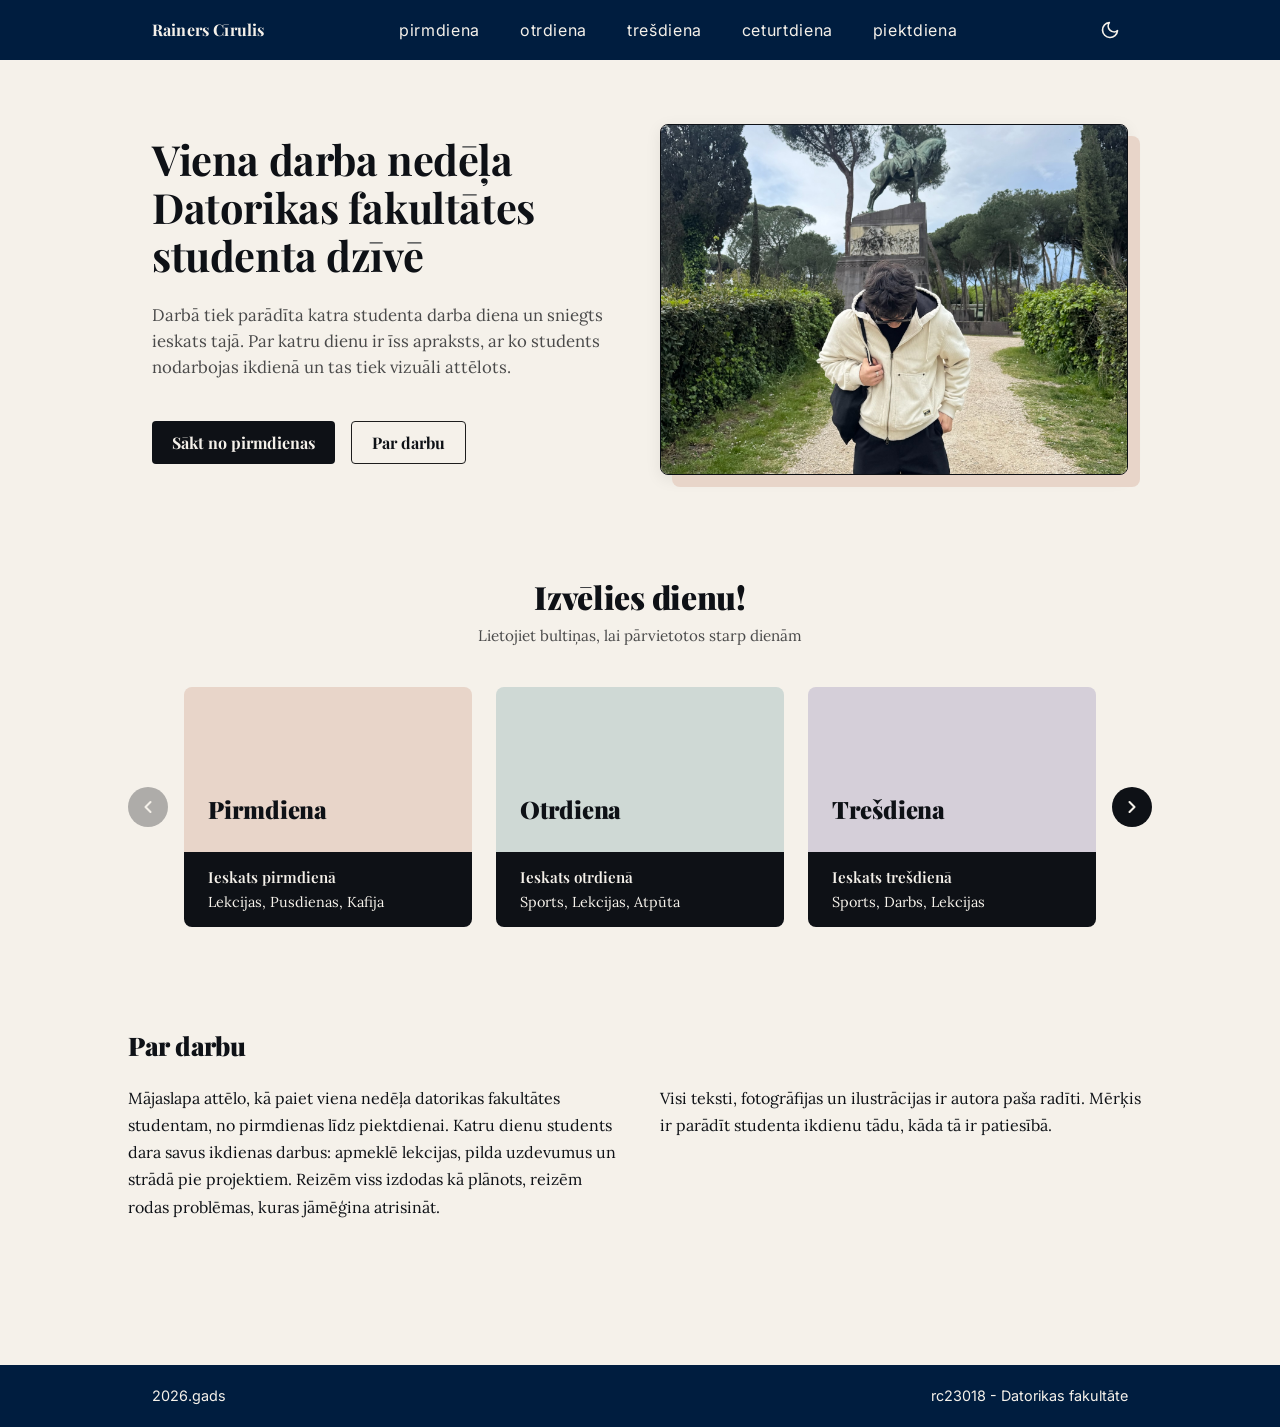
==== commit 9892f14a: "Pielabotas kludas, tagad gan gala versija.v2" ====
--- a/index.html
+++ b/index.html
@@ -9,8 +9,8 @@
   <link rel="preconnect" href="https://fonts.googleapis.com" />
   <link rel="preconnect" href="https://fonts.gstatic.com" crossorigin />
   <link
-    href="https://fonts.googleapis.com/css2?family=Source+Serif+Pro:ital,wght@0,300;0,400;0,600;0,700;0,900;1,300;1,400&family=Roboto+Serif:wght@300;400&family=Homenaje&display=swap"
-    rel="stylesheet"
+  href="https://fonts.googleapis.com/css2?family=Playfair+Display:ital,wght@0,400;0,600;0,700;0,900;1,400&family=Lora:ital,wght@0,300;0,400;0,700;1,300;1,400&family=Inter:wght@400;500;600&subset=latin-ext&display=swap"
+  rel="stylesheet"
   />
 
   <link rel="stylesheet" href="css/styles.css" />
@@ -72,9 +72,8 @@
             Viena darba nedēļa Datorikas fakultātes studenta dzīvē
           </h1>
           <p class="hero__desc">
-            Redzama katra studenta diena un ieskats tajās. Par katru dienu
-            īsi aprakstīts, kāds parasti ir dienas plāns, ar ko students
-            nodarbojās un tamlīdzīgi.
+            Darbā tiek parādīta katra studenta darba diena un sniegts ieskats tajā.
+            Par katru dienu ir īss apraksts, ar ko students nodarbojas ikdienā un tas tiek vizuāli attēlots.
           </p>
           <div class="hero__actions">
             <a class="btn btn--primary" href="pirmdiena.html">Sākt no pirmdienas</a>
@@ -212,15 +211,13 @@
       <h2 id="about-title" class="about__title">Par darbu</h2>
       <div class="about__grid">
         <p>
-          Šis ir personīgs ieskats vienā nedēļā Datorikas nodaļā — no
-          pirmdienas rīta lekcijas līdz piektdienas vakaram. Katra diena
-          ir savs stāsts ar saviem izaicinājumiem, mazajām uzvarām un
-          brīžiem, kad nekas nestrādā vai viss strādā kā vajadzētu.
+          Mājaslapa attēlo, kā paiet viena nedēļa datorikas fakultātes studentam, no pirmdienas līdz piektdienai.
+          Katru dienu students dara savus ikdienas darbus: apmeklē lekcijas, pilda uzdevumus un strādā pie projektiem.
+          Reizēm viss izdodas kā plānots, reizēm rodas problēmas, kuras jāmēģina atrisināt.
         </p>
         <p>
-          Visi teksti, fotogrāfijas un ilustrācijas ir autora paša veidoti.
-          Mērķis nav rādīt ideālu studenta dzīvi, bet gan godīgi parādīt,
-          kā tā izskatās ar visu, kas tai pieder.
+          Visi teksti, fotogrāfijas un ilustrācijas ir autora paša radīti.
+          Mērķis ir parādīt studenta ikdienu tādu, kāda tā ir patiesībā.
         </p>
       </div>
     </section>
@@ -229,7 +226,7 @@
   <!-- SITE FOOTER -->
   <footer class="site-footer">
     <div class="container site-footer__inner">
-      <span>2026.Gads</span>
+      <span>2026.gads</span>
       <span>rc23018 - Datorikas fakultāte</span>
     </div>
   </footer>
--- a/css/styles.css
+++ b/css/styles.css
@@ -13,9 +13,9 @@
   --day-4-bg:        #A48E80;        /* Ceturtdiena — tan */
   --day-5-bg:        #B7D3E5;        /* Piektdiena — sky */
 
-  --font-display: "Source Serif Pro", "Source Serif 4", Georgia, serif;
-  --font-body:    "Roboto Serif", Georgia, serif;
-  --font-nav:     "Homenaje", "Source Serif Pro", serif;
+  --font-display: "Playfair Display", Georgia, serif;
+  --font-body:    "Lora", Georgia, serif;
+  --font-nav:     "Inter", system-ui, sans-serif;
 
   /* Sizing */
   --container:    1024px;
@@ -289,7 +289,6 @@
 
   object-fit: cover;
   object-position: center;
-  image-rendering: -webkit-optimize-contrast;
 
   border: 1.5px solid var(--text);
   border-radius: var(--radius-md);
@@ -556,7 +555,6 @@
 
   object-fit: cover;
   object-position: center;
-  image-rendering: -webkit-optimize-contrast;
 
 
   border: 1px solid var(--text);
